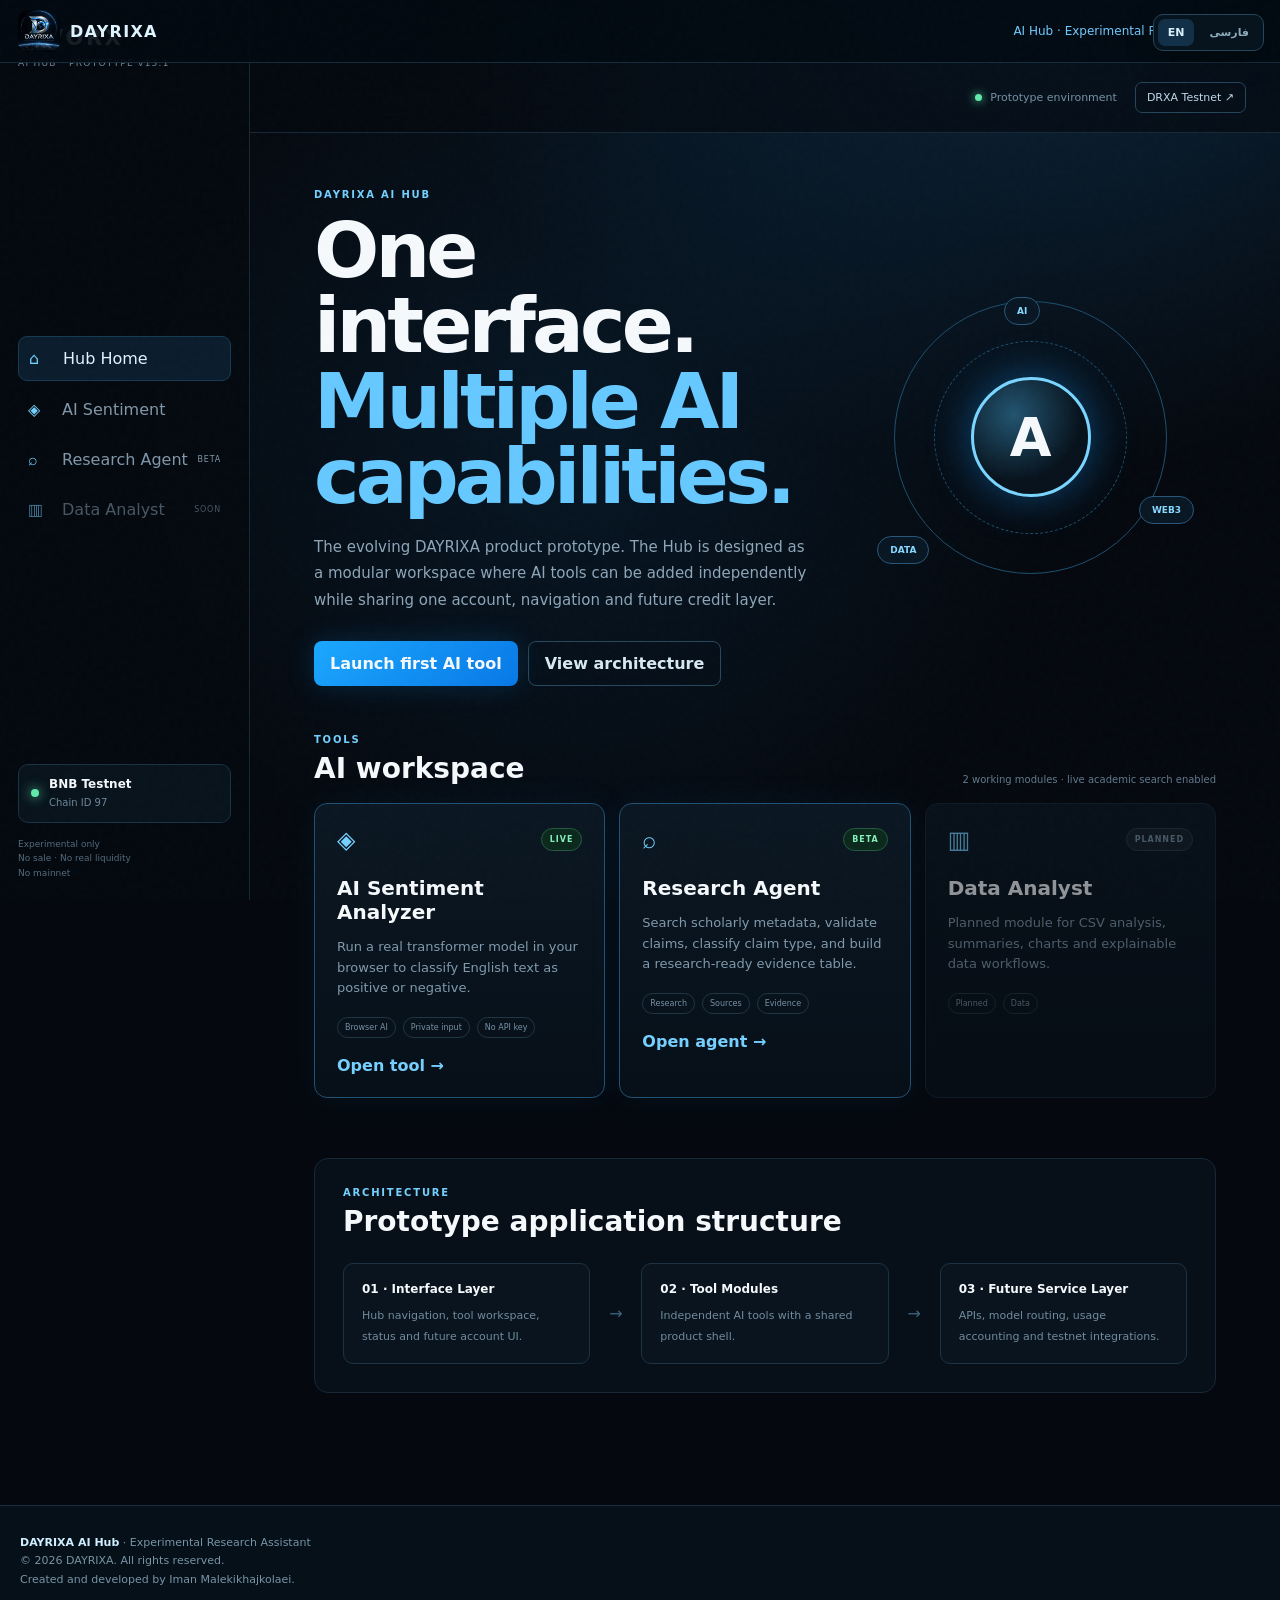
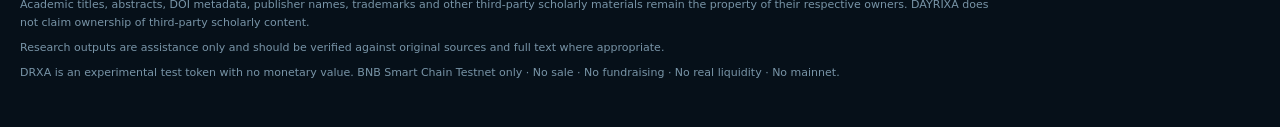
==== ai/index.html @ f1284a2a "Add files via upload" ====
<!doctype html>
<html lang="en">
<head>
<meta charset="utf-8">
<meta name="viewport" content="width=device-width,initial-scale=1">
<title>DAYRIXA AI Hub — Prototype v13.1</title>
<meta name="description" content="DAYRIXA AI Hub experimental prototype. Testnet project. No monetary value.">
<link rel="preconnect" href="https://cdn.jsdelivr.net">
<link rel="stylesheet" href="styles.css">
</head>
<body>
<div class="dayrixa-public-brand">
  <a href="../" class="dayrixa-home-link">
    <img src="[data-uri]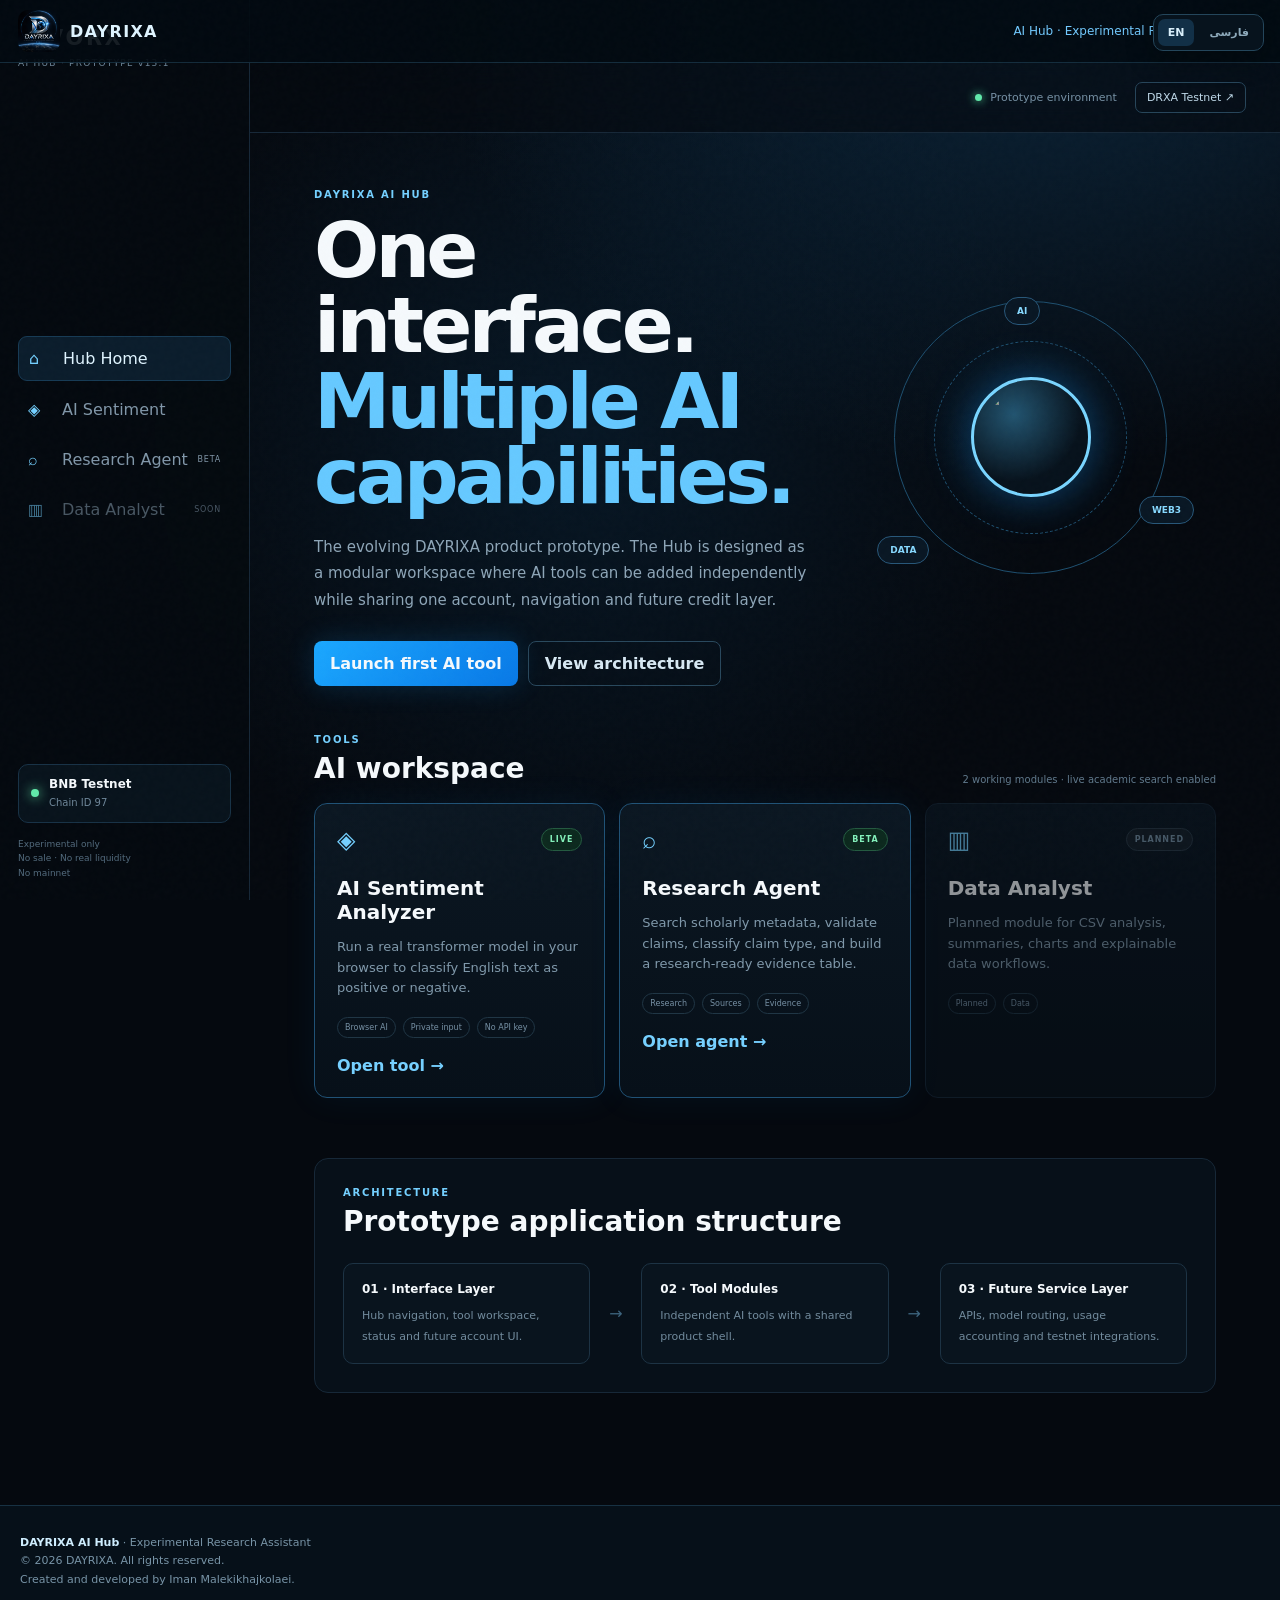
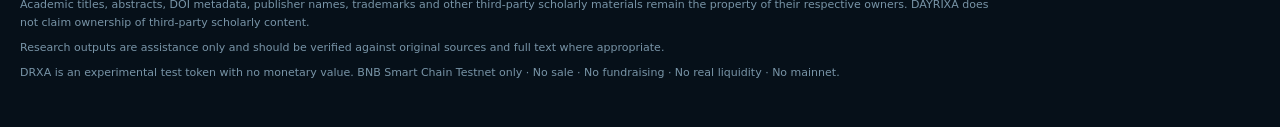
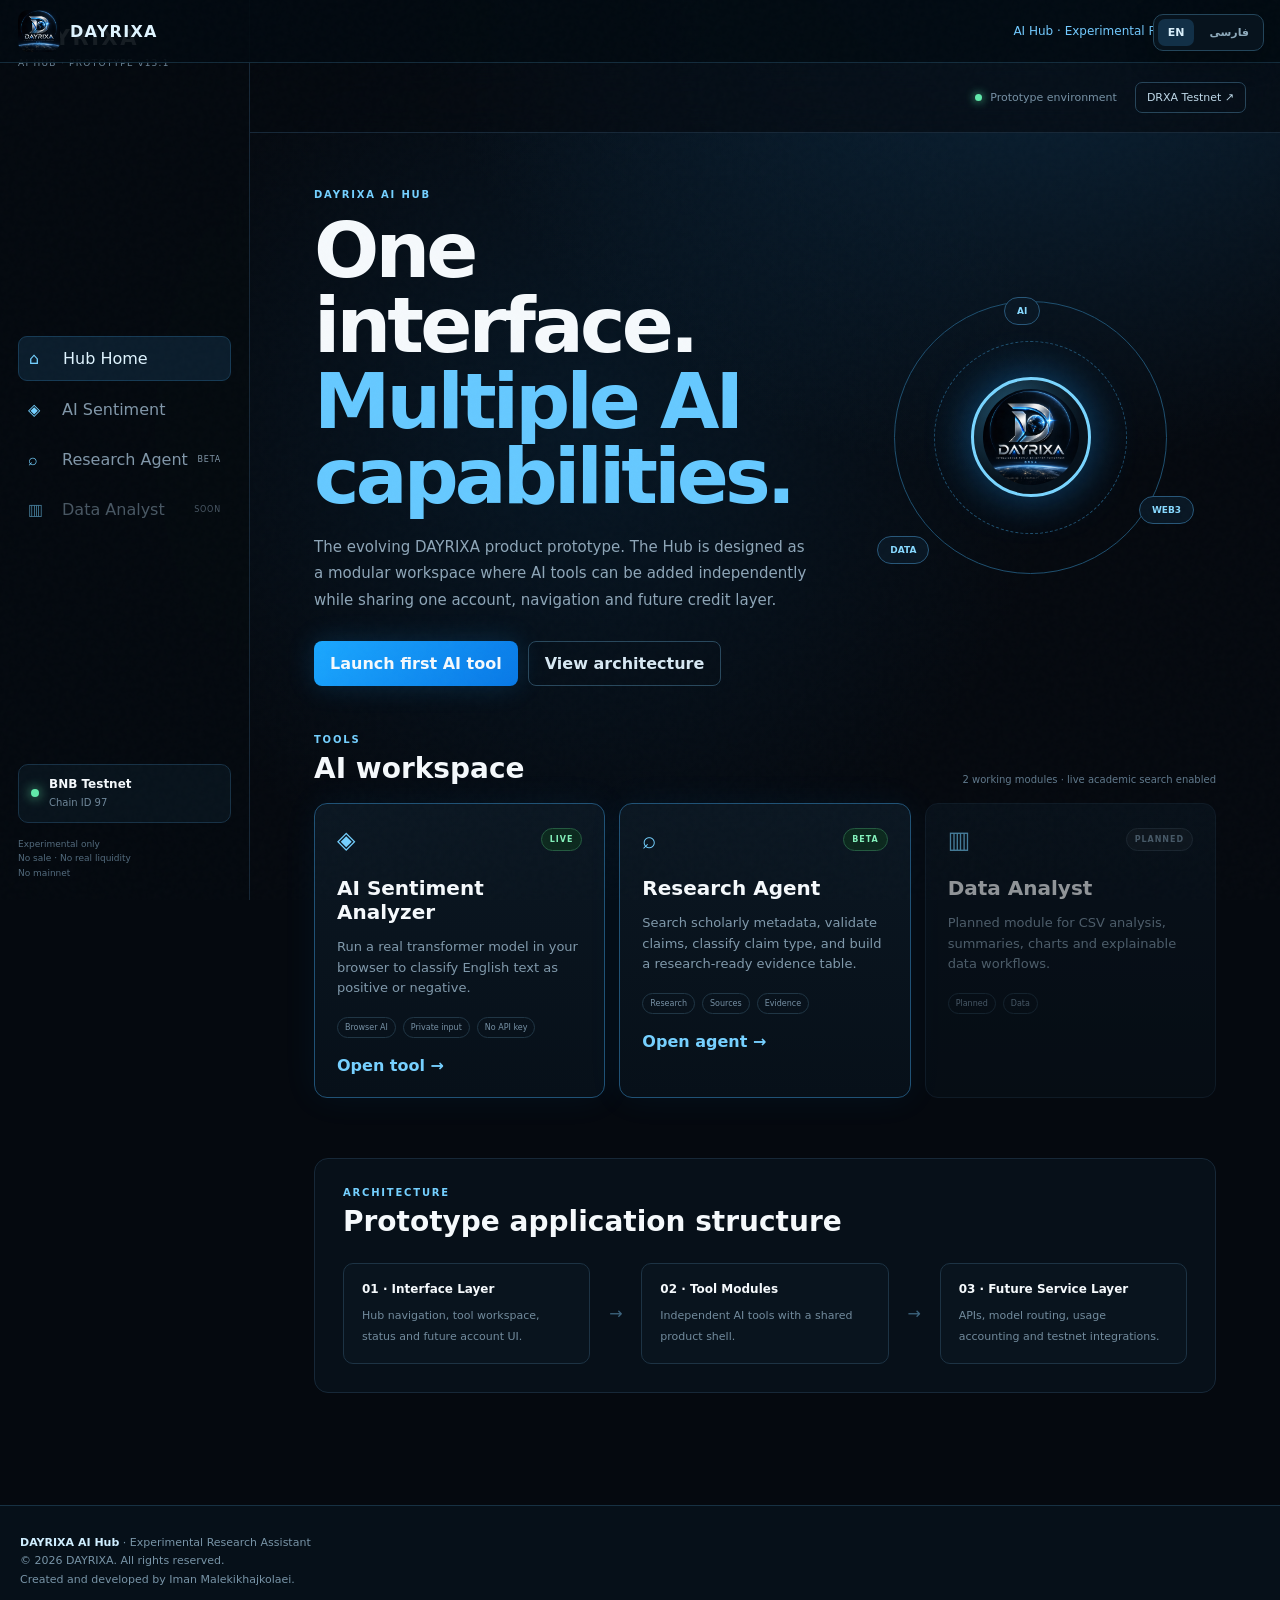
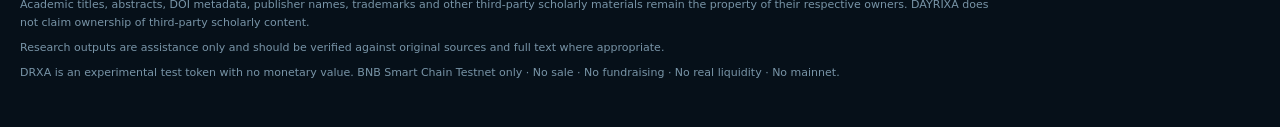
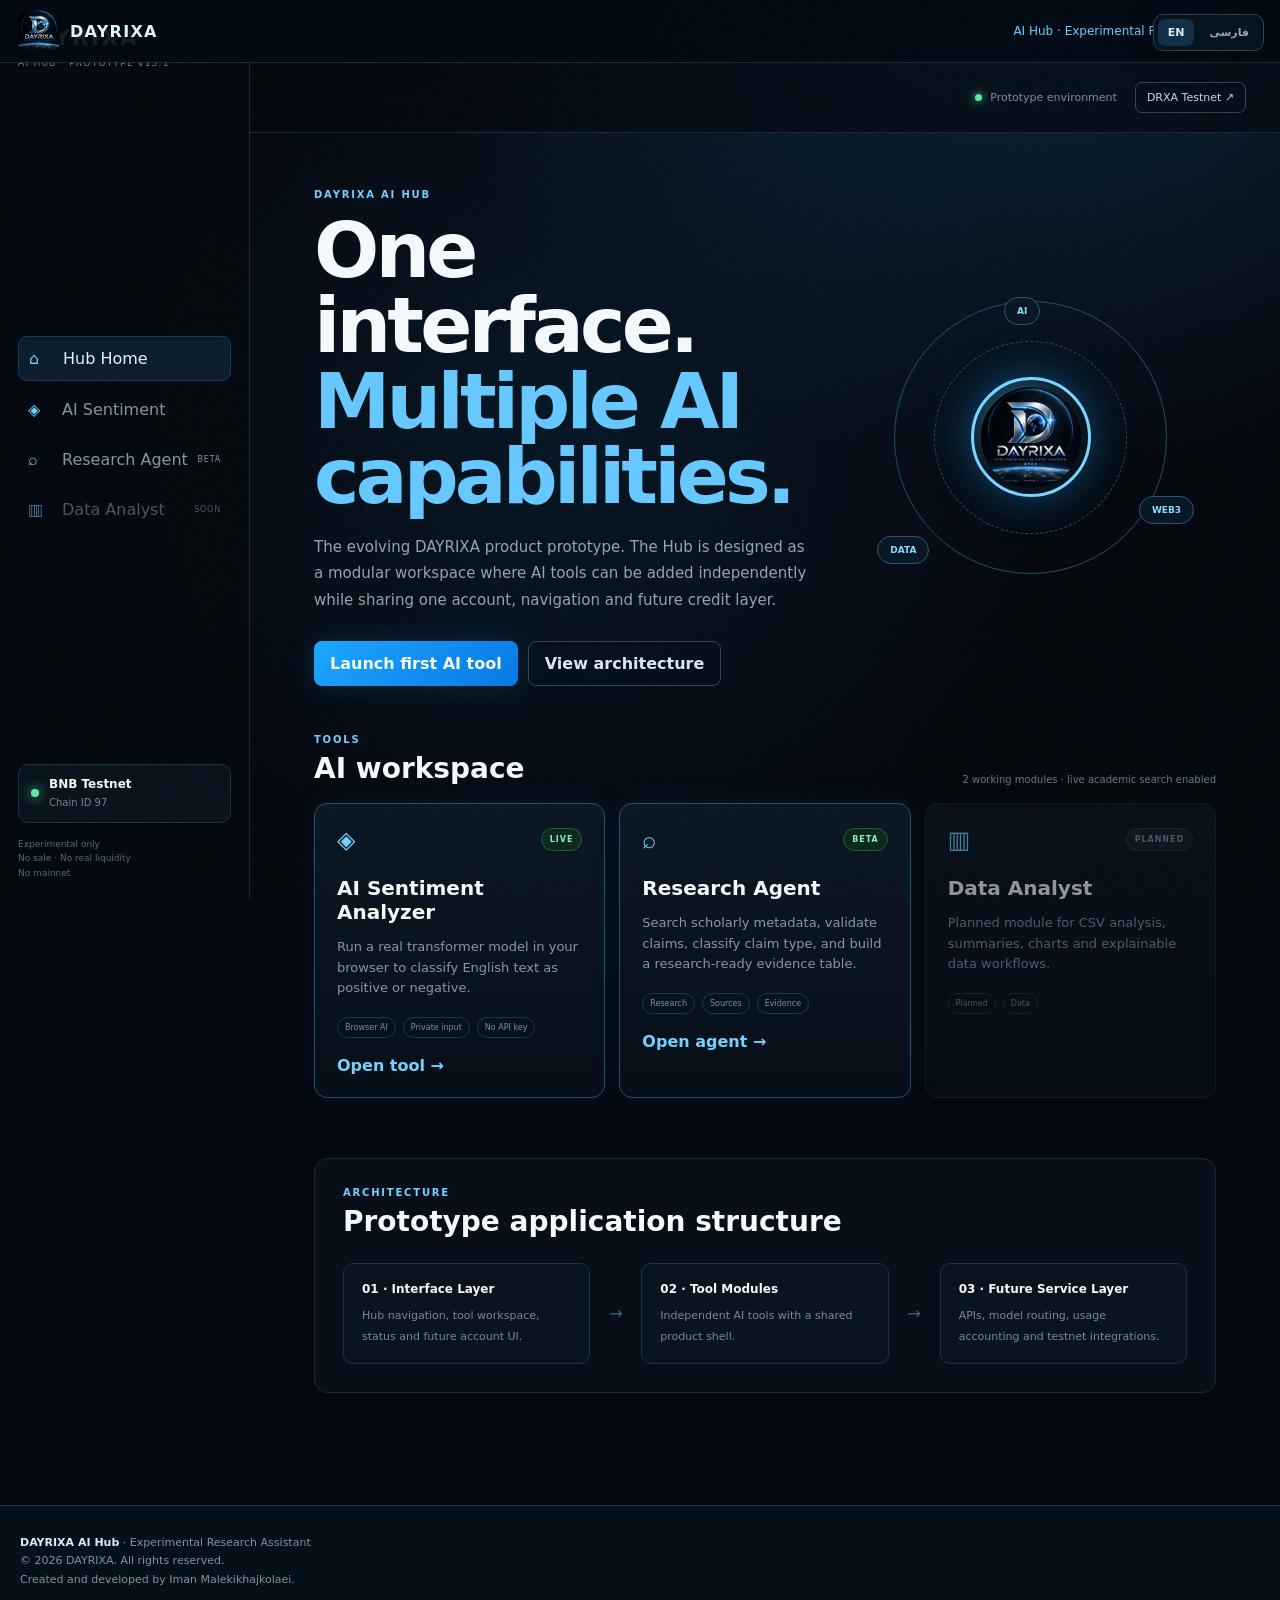
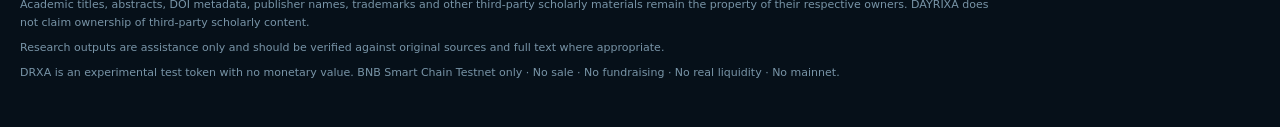
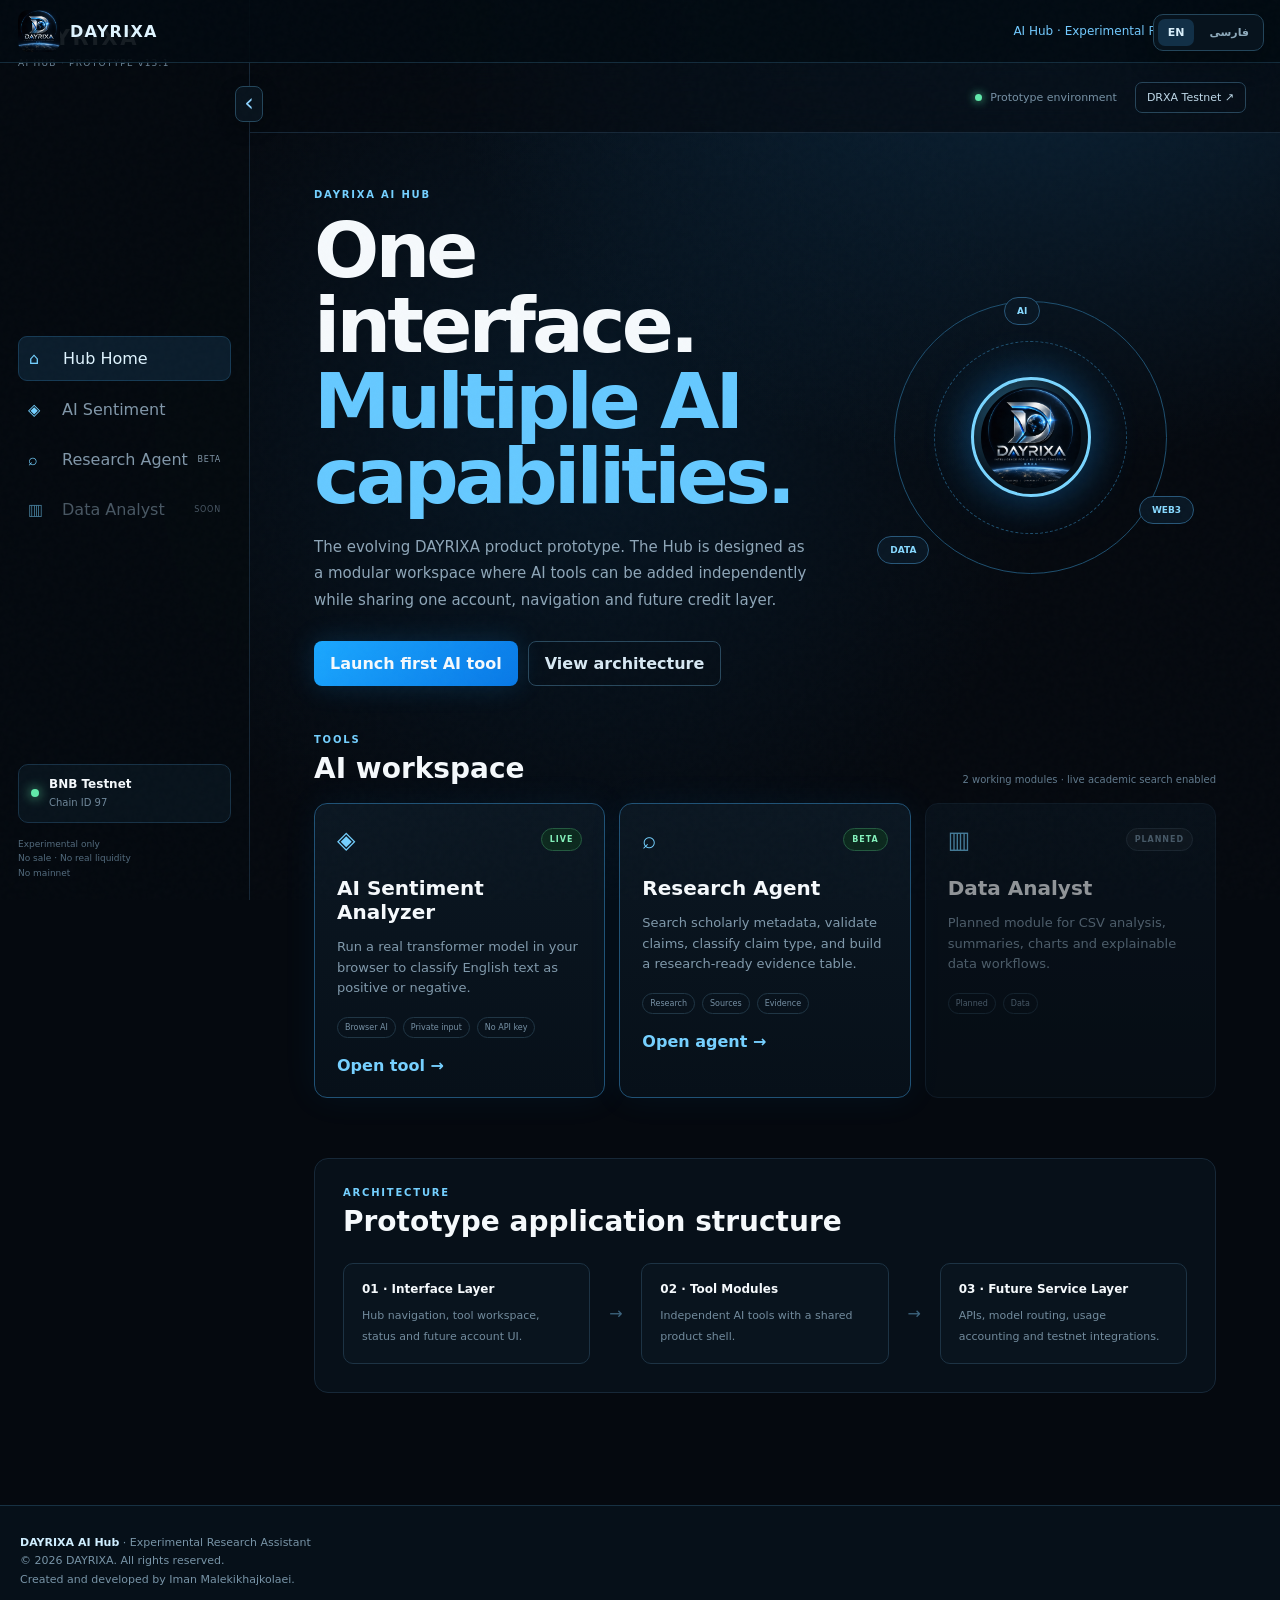
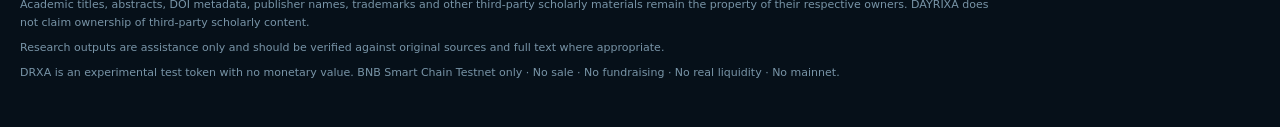
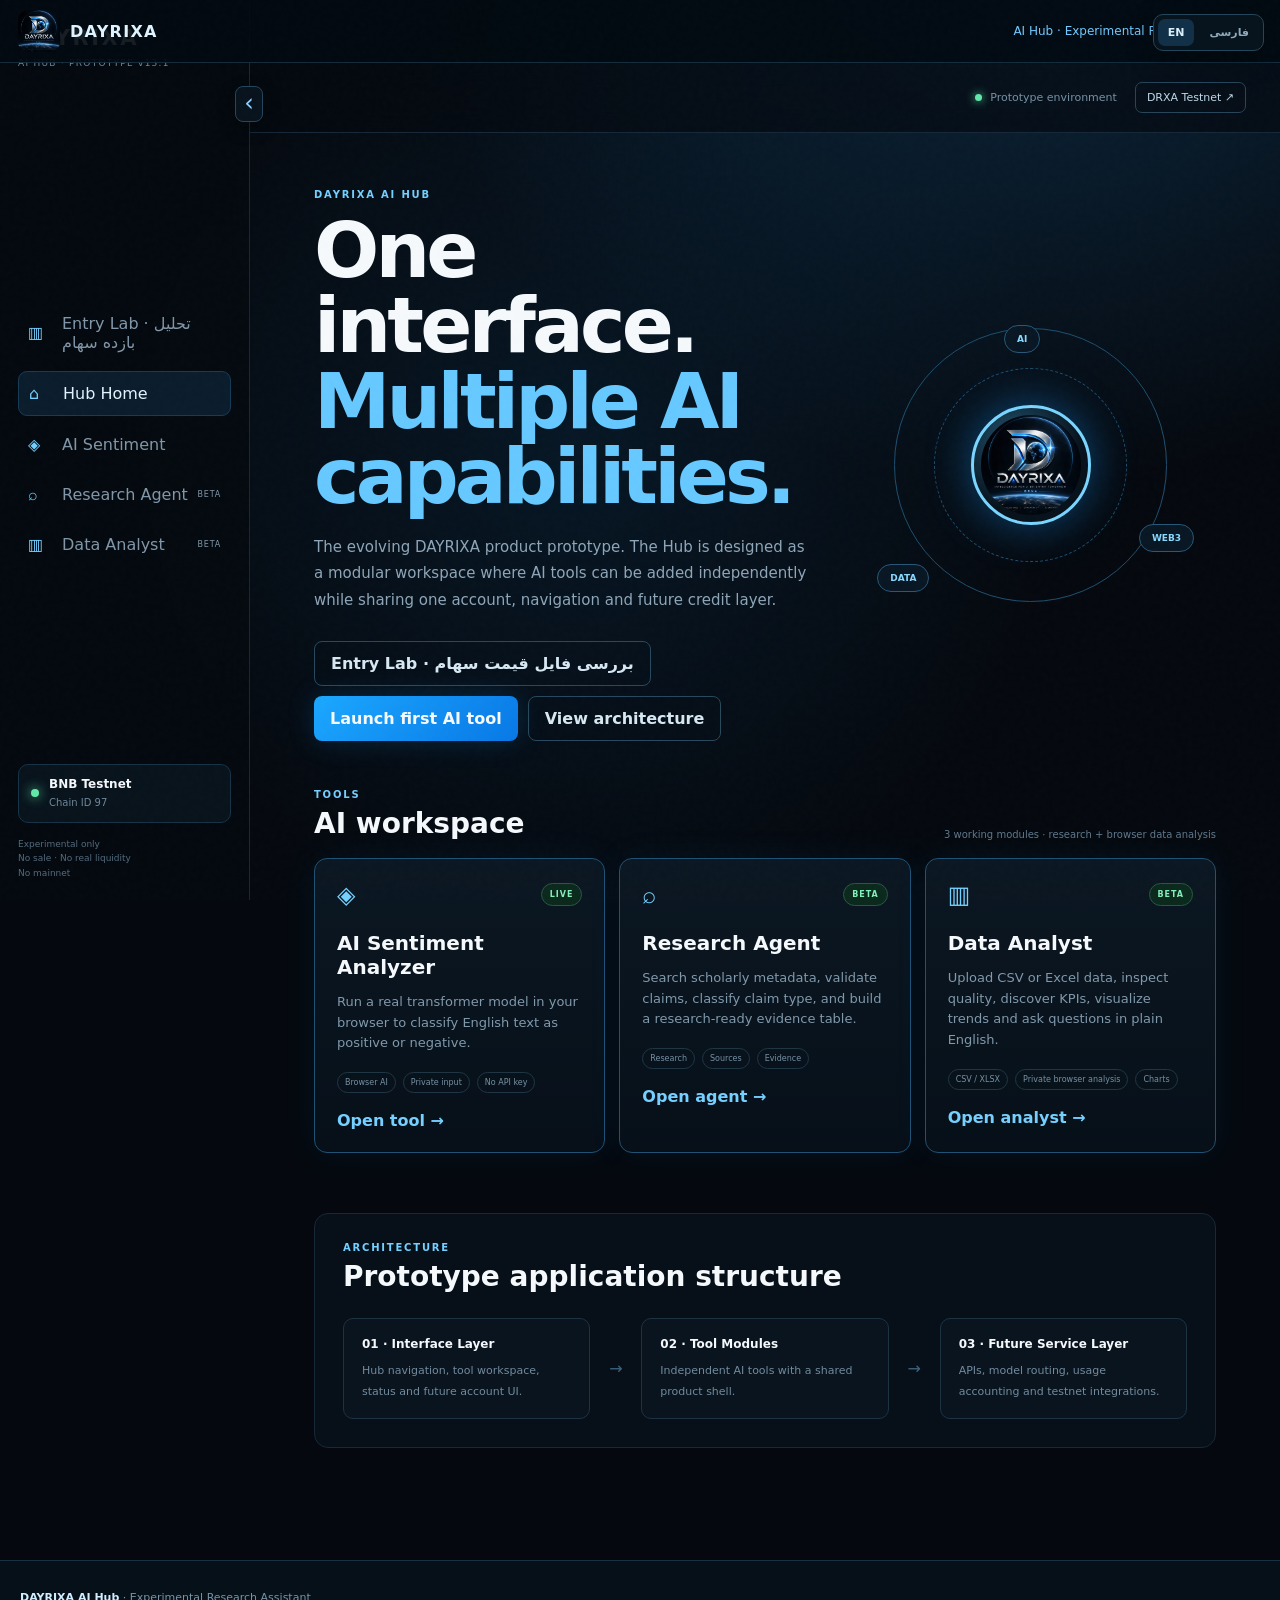
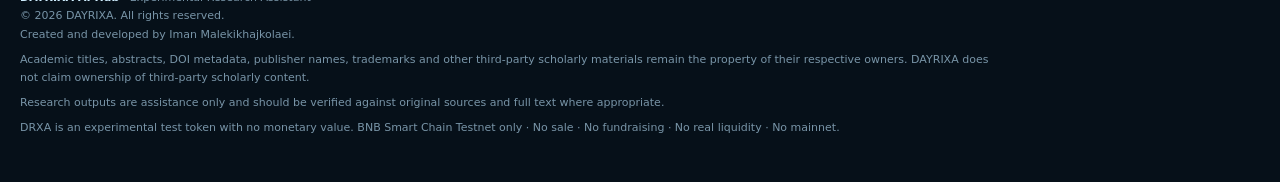
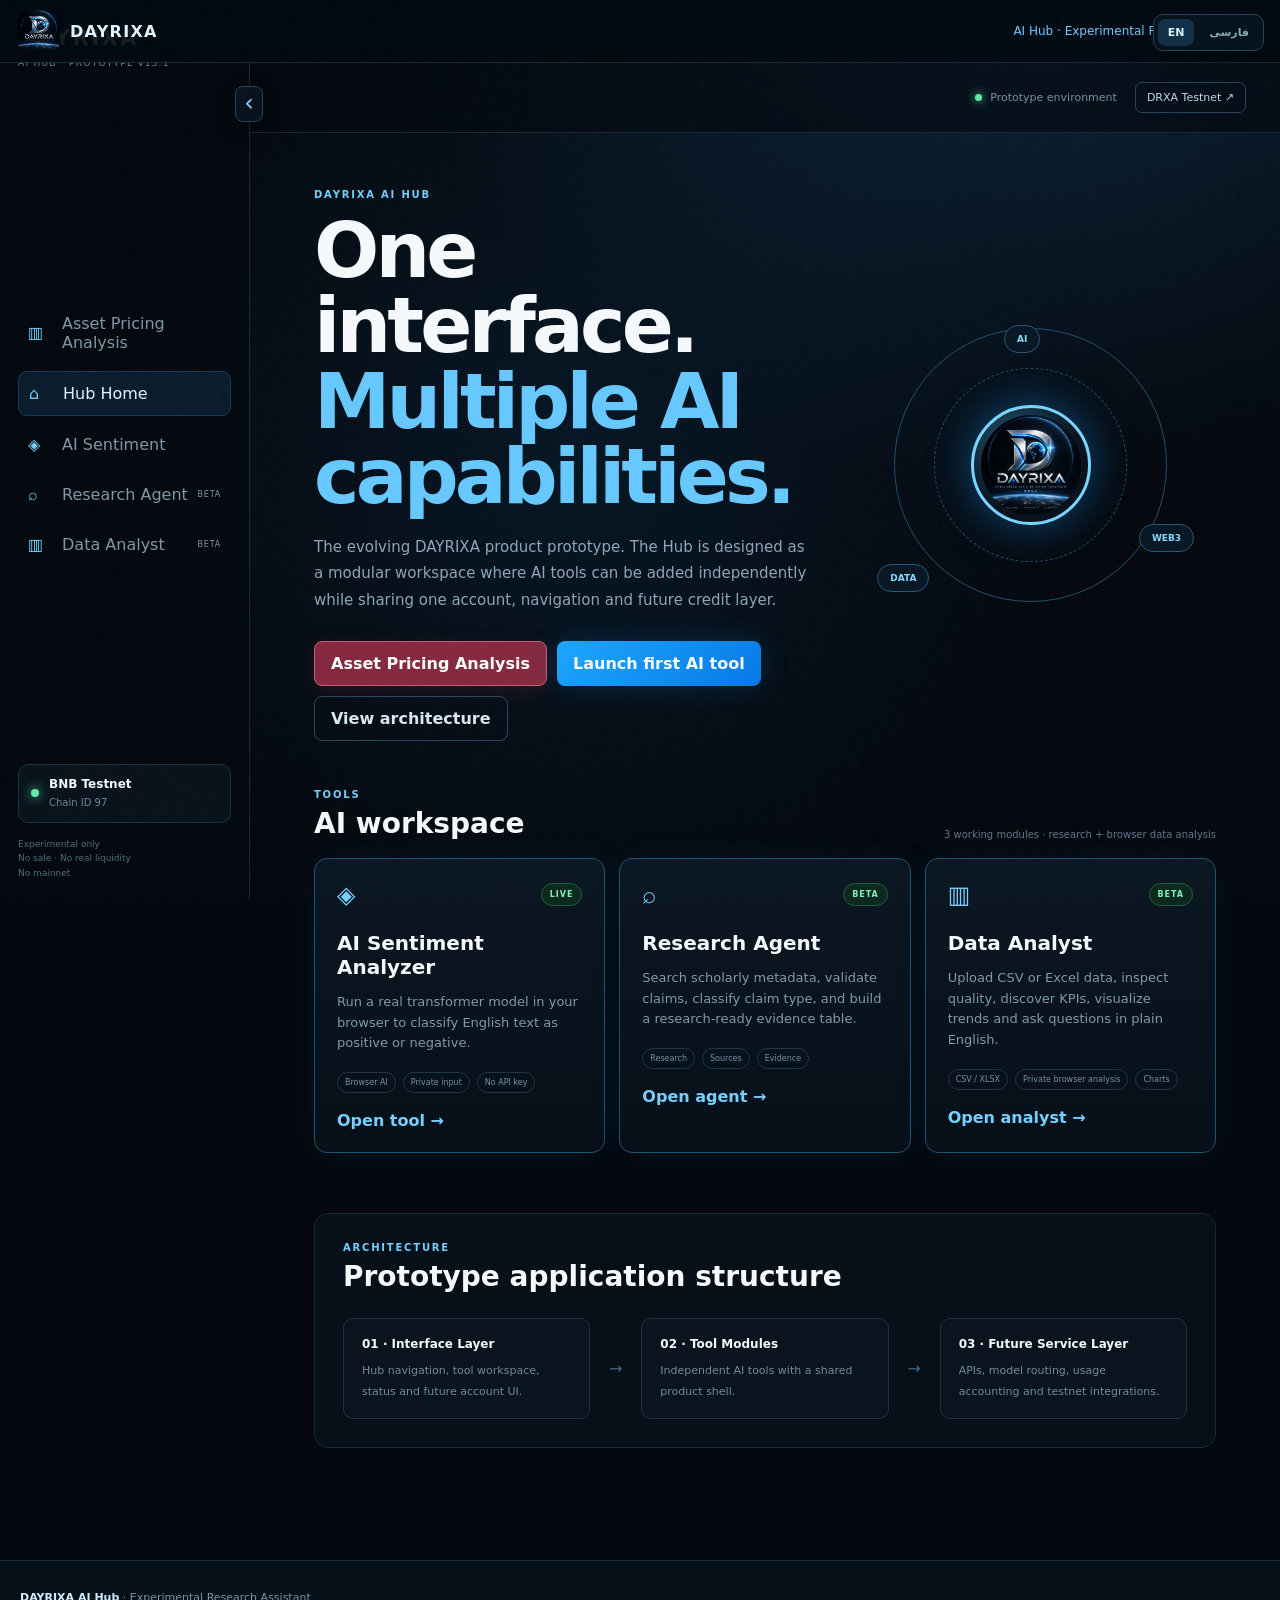
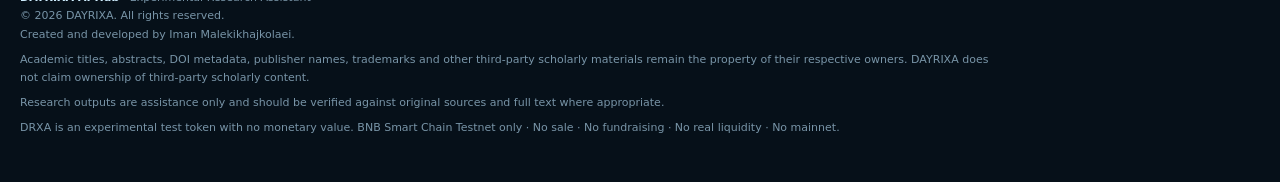
